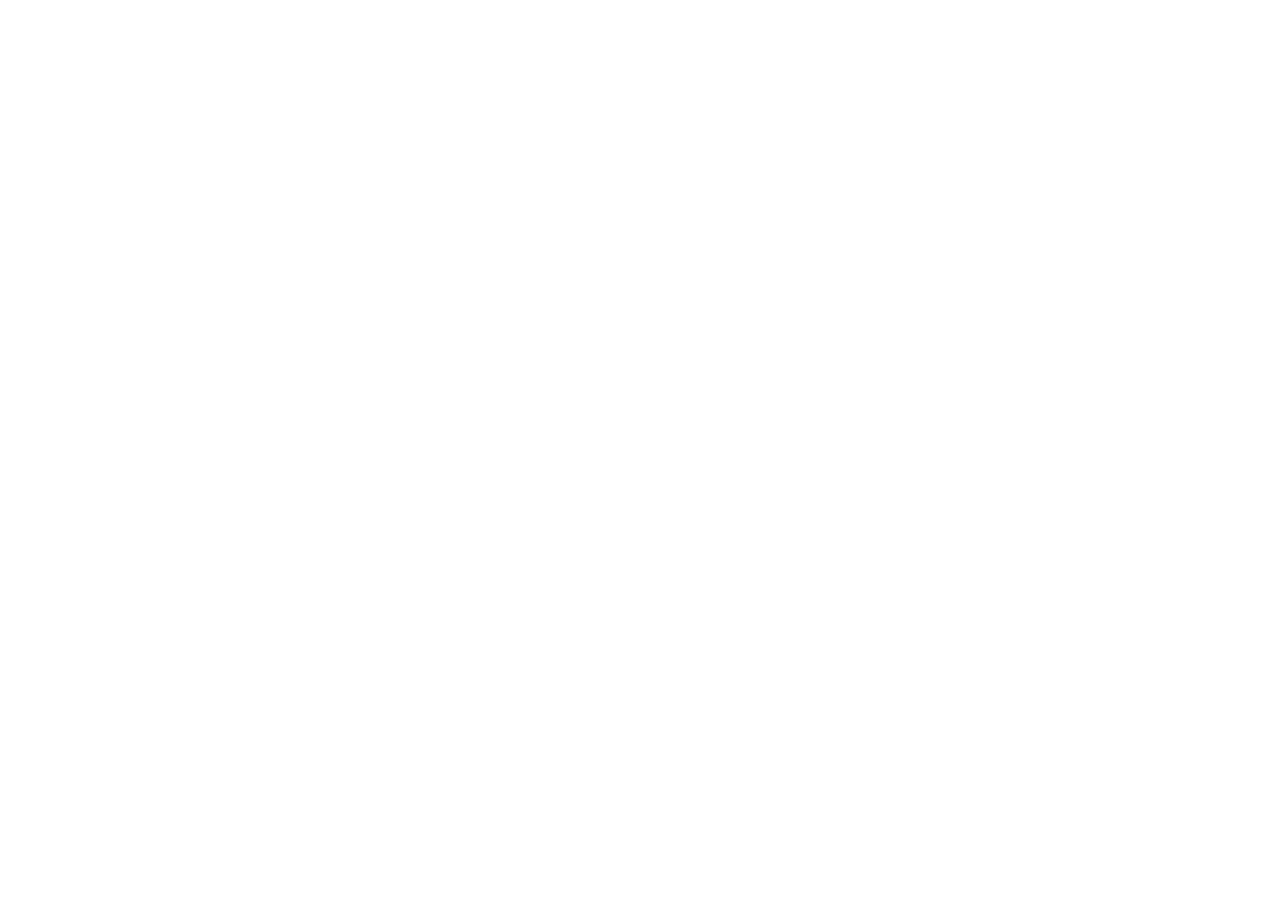
==== pages/game.html @ 680355a8 "finishing the javascript of login page" ====
<!DOCTYPE html>
<html lang="en">
<head>
    <meta charset="UTF-8">
    <meta http-equiv="X-UA-Compatible" content="IE=edge">
    <meta name="viewport" content="width=device-width, initial-scale=1.0">
    <title>Memory Game</title>
</head>
<body>
    
</body>
</html>
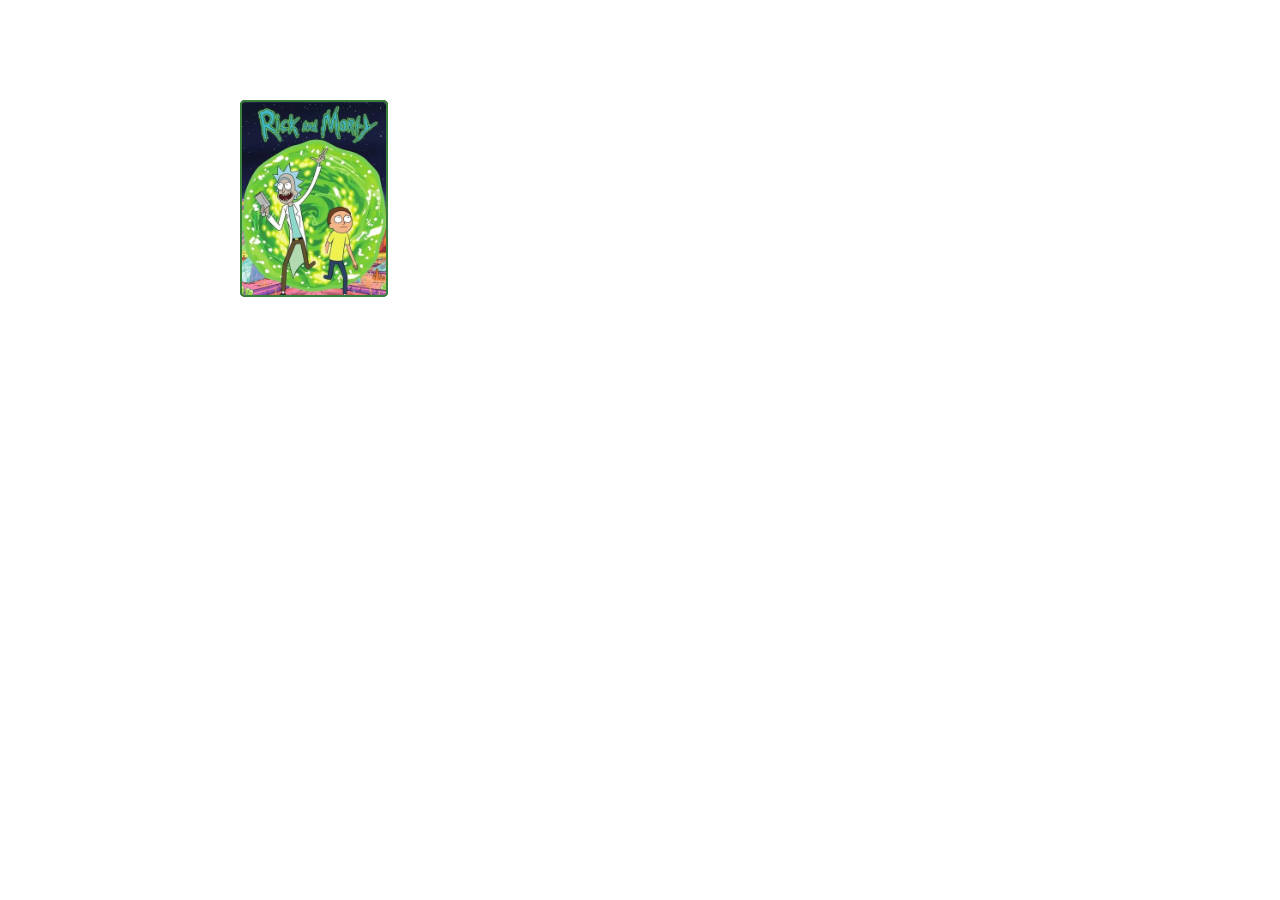
==== commit 32d609a9: "adding the style and the grid animation" ====
--- a/pages/game.html
+++ b/pages/game.html
@@ -4,9 +4,20 @@
     <meta charset="UTF-8">
     <meta http-equiv="X-UA-Compatible" content="IE=edge">
     <meta name="viewport" content="width=device-width, initial-scale=1.0">
-    <title>Memory Game</title>
+
+    <link rel="stylesheet" href="../css/reset.css">
+    <link rel="stylesheet" href="../css/game.css">
+
+    <title>Memory Game | Login </title>
 </head>
 <body>
+    <div class="grid">
+        <div class="card">
+            <div class="face front"></div>
+            <div class="face back"></div>
+        </div>
+    </div>
+    
     
 </body>
 </html>--- a/css/game.css
+++ b/css/game.css
@@ -0,0 +1,43 @@
+.grid {
+    display: grid;
+    grid-template-columns: repeat(5, 1fr);
+    gap: 15px;
+    width: 100%;
+    max-width: 800px;
+    margin: 100px auto;
+}
+
+.card {
+    aspect-ratio: 3/4;
+    width: 100%;
+    background-color: #333;
+    border-radius: 5px;
+    position: relative;
+    transition: all 400ms ease;
+    transform-style: preserve-3d;
+}
+
+.face {
+    width: 100%;
+    height: 100%;
+    position: absolute;
+    background-size: cover;
+    background-position: center;
+    border: 2px solid #39813a;
+    border-radius: 5px;
+    
+}
+
+.front {
+    background-image: url('../images/beth.png');
+    transform: rotateY(180deg);
+}
+
+.back {
+    background-image: url('../images/back.png');
+    backface-visibility: hidden;
+}
+
+.card:hover {
+    transform: rotateY(180deg);
+}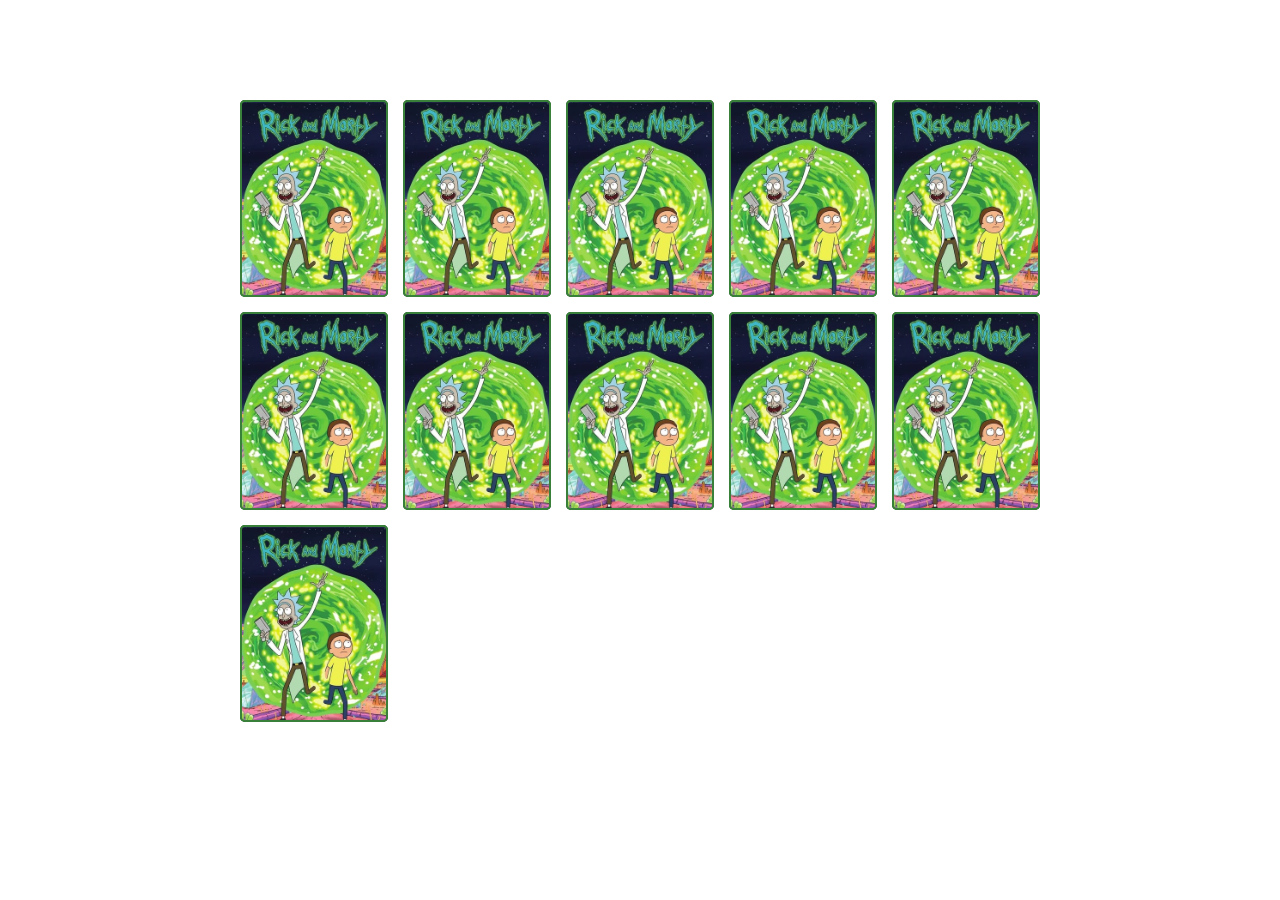
==== commit b50225be: "creating the function to sort the cards" ====
--- a/pages/game.html
+++ b/pages/game.html
@@ -8,14 +8,18 @@
     <link rel="stylesheet" href="../css/reset.css">
     <link rel="stylesheet" href="../css/game.css">
 
+    <script defer src="../js/game.js"></script>
+
     <title>Memory Game | Login </title>
 </head>
 <body>
     <div class="grid">
+
         <div class="card">
             <div class="face front"></div>
             <div class="face back"></div>
         </div>
+
     </div>
     
     
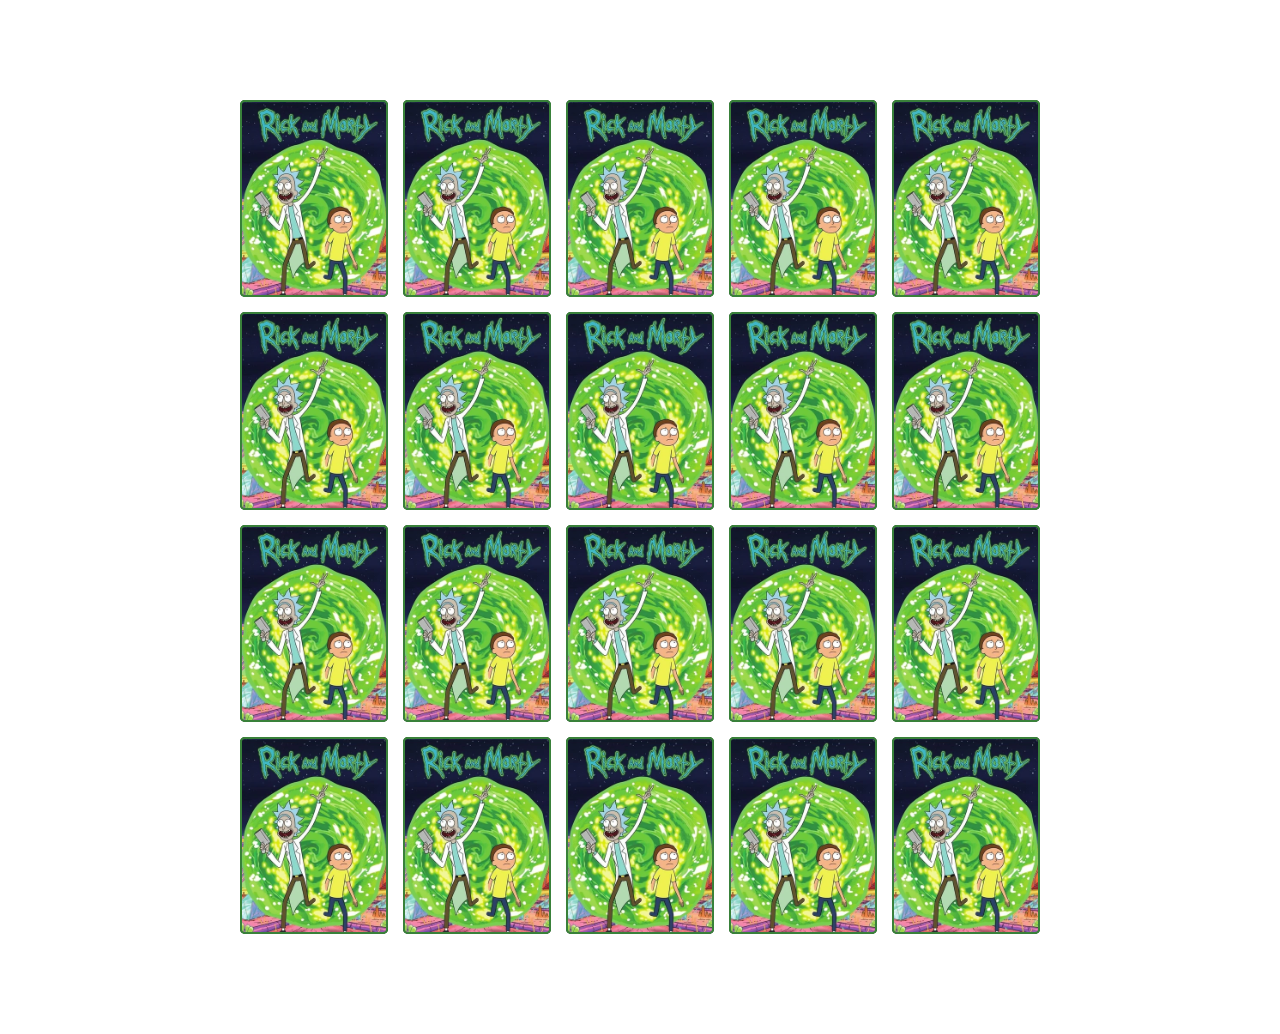
==== commit bf1fb837: "adding the card duplication and doing the function to shuffle" ====
--- a/pages/game.html
+++ b/pages/game.html
@@ -15,10 +15,7 @@
 <body>
     <div class="grid">
 
-        <div class="card">
-            <div class="face front"></div>
-            <div class="face back"></div>
-        </div>
+        
 
     </div>
     
--- a/css/game.css
+++ b/css/game.css
@@ -29,7 +29,6 @@
 }
 
 .front {
-    background-image: url('../images/beth.png');
     transform: rotateY(180deg);
 }
 
@@ -37,7 +36,6 @@
     background-image: url('../images/back.png');
     backface-visibility: hidden;
 }
-
-.card:hover {
+.reveal-card {
     transform: rotateY(180deg);
 }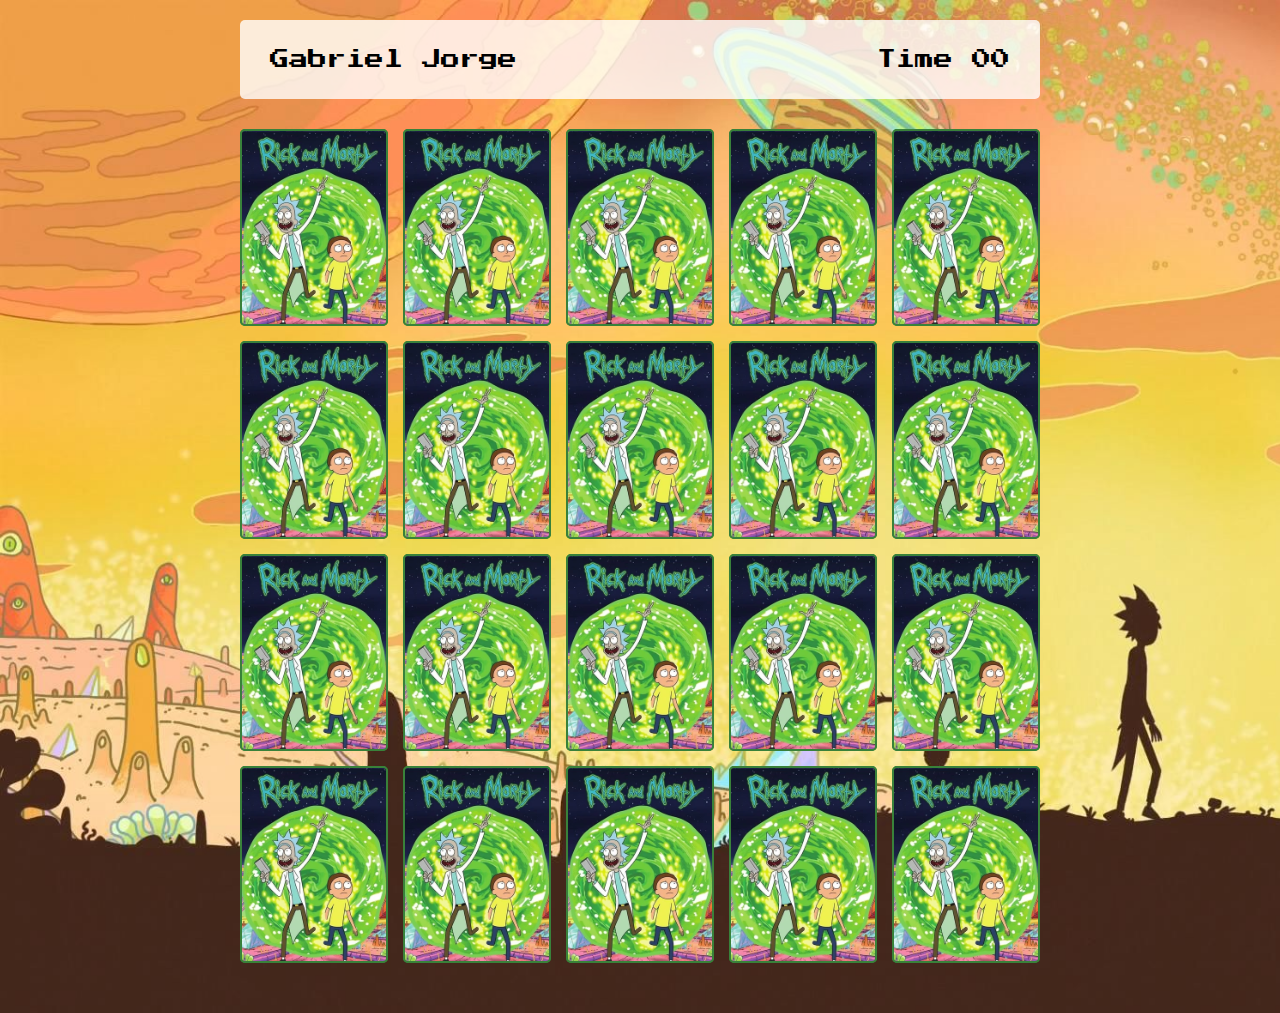
==== commit a6a3160b: "costumizing the game" ====
--- a/pages/game.html
+++ b/pages/game.html
@@ -13,12 +13,15 @@
     <title>Memory Game | Login </title>
 </head>
 <body>
-    <div class="grid">
 
-        
+    <main>
+        <header>
+            <span class="player"> Gabriel Jorge </span>
+            <span> Time <span class="timer"> 00 </span></span>
+        </header>
 
-    </div>
-    
+        <div class="grid"></div>
+    </main>
     
 </body>
 </html>--- a/css/game.css
+++ b/css/game.css
@@ -1,16 +1,40 @@
+main {
+    display: flex;
+    flex-direction: column;
+    width: 100%;
+    background-image: url('../images/bg.jpg');
+    background-size: cover;
+    min-height: 100vh;
+    align-items: center;
+    justify-content: center;
+    padding: 20px 20px 50px;
+}
+
+header {
+    display: flex;
+    align-items: center;
+    justify-content: space-between;
+    background-color: rgba(255, 255, 255, 0.8);
+    font-size: 1.2em;
+    width: 100%;
+    max-width: 800px;
+    padding: 30px;
+    margin: 0 0 30px;
+    border-radius: 5px;
+}
+
 .grid {
     display: grid;
     grid-template-columns: repeat(5, 1fr);
     gap: 15px;
     width: 100%;
     max-width: 800px;
-    margin: 100px auto;
+    margin: 0 auto;
 }
 
 .card {
     aspect-ratio: 3/4;
     width: 100%;
-    background-color: #333;
     border-radius: 5px;
     position: relative;
     transition: all 400ms ease;
@@ -25,7 +49,7 @@
     background-position: center;
     border: 2px solid #39813a;
     border-radius: 5px;
-    
+    transition: all 400ms ease;
 }
 
 .front {
@@ -38,4 +62,9 @@
 }
 .reveal-card {
     transform: rotateY(180deg);
+}
+
+.disabled-card {
+    filter: saturate(0);
+    opacity: 0.5;
 }